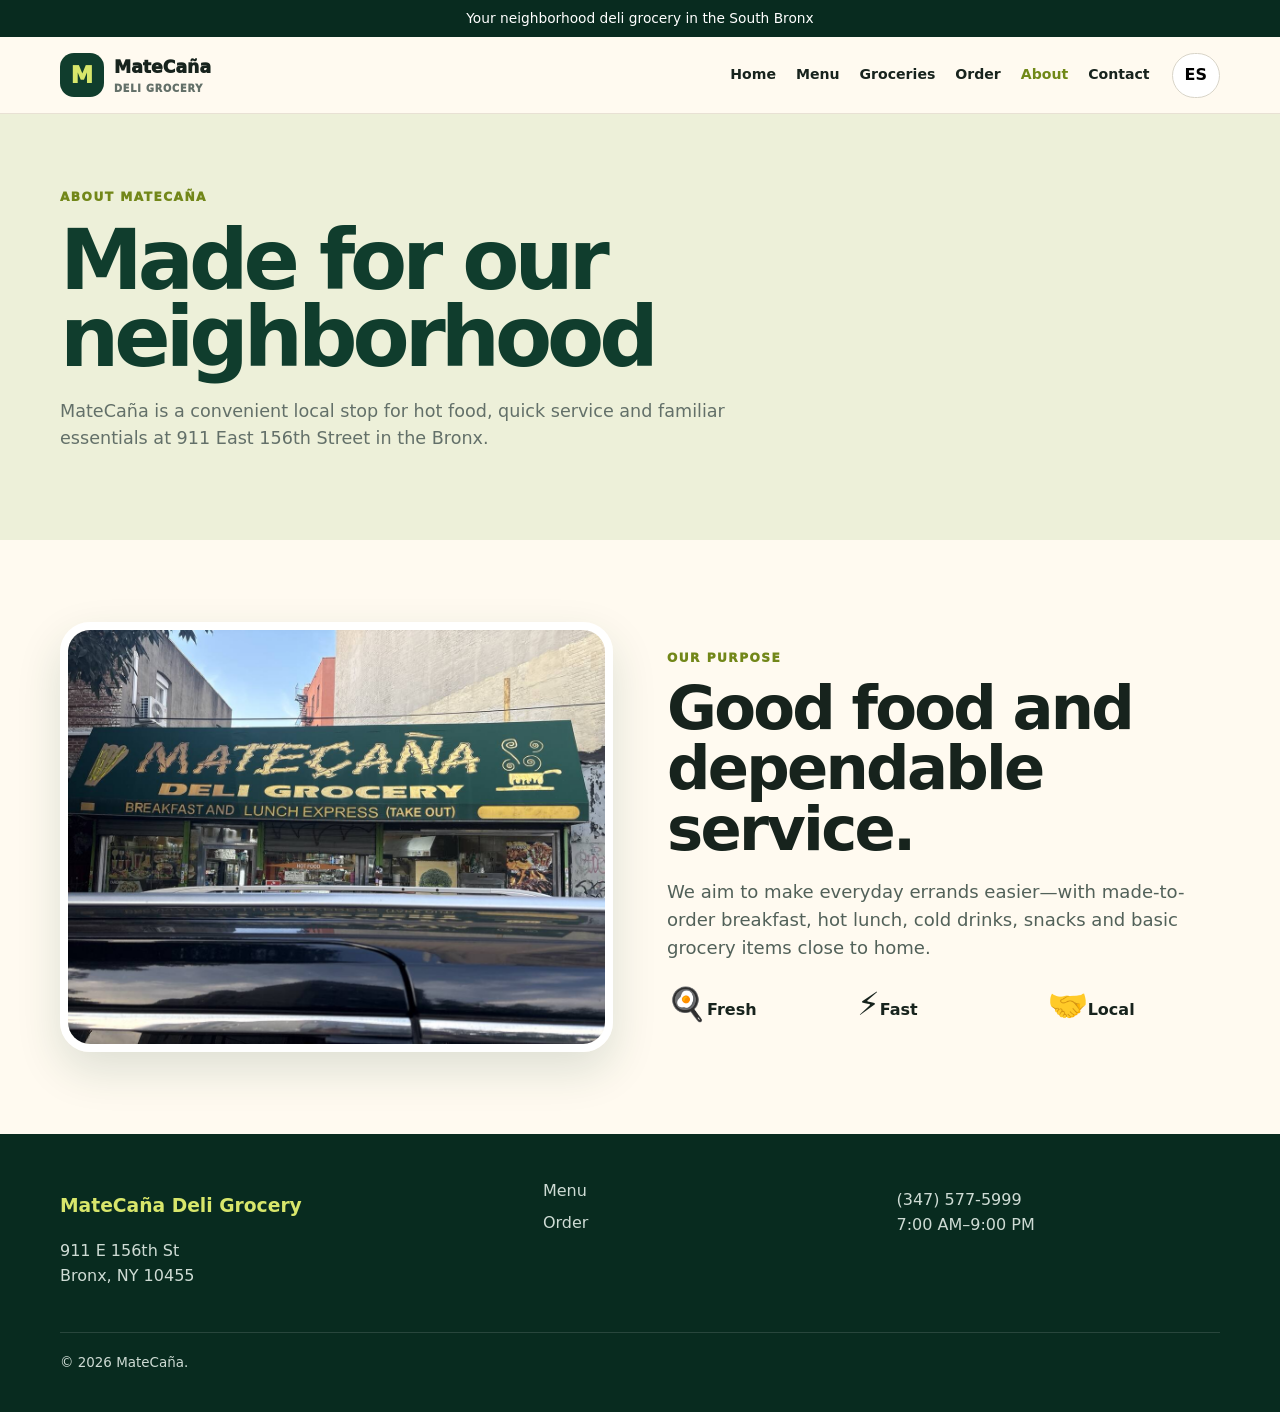
==== about.html @ 808a1df8 "Build complete bilingual multi-page website" ====
<!doctype html><html lang="en"><head><meta charset="utf-8"><meta name="viewport" content="width=device-width,initial-scale=1"><meta name="description" content="About MateCaña Deli Grocery in the South Bronx."><title>About Us | MateCaña</title><link rel="stylesheet" href="styles.css"></head><body><div class="topbar" data-en="Your neighborhood deli grocery in the South Bronx" data-es="Tu deli grocery del vecindario en el Sur del Bronx">Your neighborhood deli grocery in the South Bronx</div><nav class="nav"><div class="wrap navin"><a class="brand" href="index.html"><span class="brandmark">M</span><div>MateCaña<small>Deli Grocery</small></div></a><div class="links"><a href="index.html" data-en="Home" data-es="Inicio">Home</a><a href="menu.html" data-en="Menu" data-es="Menú">Menu</a><a href="groceries.html" data-en="Groceries" data-es="Productos">Groceries</a><a href="order.html" data-en="Order" data-es="Ordenar">Order</a><a class="active" href="about.html" data-en="About" data-es="Nosotros">About</a><a href="contact.html" data-en="Contact" data-es="Contacto">Contact</a></div><button class="lang">ES</button><button class="menu-toggle" aria-label="Menu">☰</button></div></nav><main><header class="pagehero"><div class="wrap"><span class="kicker" data-en="About MateCaña" data-es="Sobre MateCaña">About MateCaña</span><h1 data-en="Made for our neighborhood" data-es="Hecho para nuestro vecindario">Made for our neighborhood</h1><p data-en="MateCaña is a convenient local stop for hot food, quick service and familiar essentials at 911 East 156th Street in the Bronx." data-es="MateCaña es una parada local conveniente para comida caliente, servicio rápido y productos esenciales en 911 East 156th Street en el Bronx.">MateCaña is a convenient local stop for hot food, quick service and familiar essentials at 911 East 156th Street in the Bronx.</p></div></header><section><div class="wrap hero-grid"><img class="storefront" src="assets/matecana-storefront.jpeg" alt="MateCaña storefront"><div><span class="kicker" data-en="Our purpose" data-es="Nuestro propósito">Our purpose</span><h2 data-en="Good food and dependable service." data-es="Buena comida y servicio confiable.">Good food and dependable service.</h2><p class="lead" data-en="We aim to make everyday errands easier—with made-to-order breakfast, hot lunch, cold drinks, snacks and basic grocery items close to home." data-es="Queremos facilitar las diligencias diarias—con desayuno al momento, almuerzo caliente, bebidas frías, meriendas y productos básicos cerca de casa.">We aim to make everyday errands easier—with made-to-order breakfast, hot lunch, cold drinks, snacks and basic grocery items close to home.</p><div class="grid3"><div><span class="featureicon">🍳</span><b data-en="Fresh" data-es="Fresco">Fresh</b></div><div><span class="featureicon">⚡</span><b data-en="Fast" data-es="Rápido">Fast</b></div><div><span class="featureicon">🤝</span><b data-en="Local" data-es="Local">Local</b></div></div></div></div></section></main><footer class="footer"><div class="wrap footergrid"><div><h3>MateCaña Deli Grocery</h3><p>911 E 156th St<br>Bronx, NY 10455</p></div><div><a href="menu.html" data-en="Menu" data-es="Menú">Menu</a><a href="order.html" data-en="Order" data-es="Ordenar">Order</a></div><div><p>(347) 577-5999<br>7:00 AM–9:00 PM</p></div></div><div class="wrap copyright">© <span data-year></span> MateCaña.</div></footer><script src="site.js"></script></body></html>
---- styles.css ----
:root{--green:#103d2d;--green2:#1f6047;--gold:#e1b84f;--lime:#d8e66b;--cream:#fffaf0;--ink:#17231d;--muted:#637069;--white:#fff;--line:#e8e1d4;--shadow:0 18px 45px rgba(16,61,45,.14)}
*{box-sizing:border-box}html{scroll-behavior:smooth}body{margin:0;background:var(--cream);color:var(--ink);font-family:Inter,ui-sans-serif,system-ui,-apple-system,"Segoe UI",sans-serif;line-height:1.55}a{color:inherit;text-decoration:none}button{font:inherit;cursor:pointer}.wrap{width:min(1160px,calc(100% - 32px));margin:auto}.topbar{background:#082b1f;color:#fff;text-align:center;padding:8px;font-size:.86rem}.nav{position:sticky;top:0;z-index:20;background:rgba(255,250,240,.96);backdrop-filter:blur(12px);border-bottom:1px solid var(--line)}.navin{min-height:76px;display:flex;align-items:center;gap:22px}.brand{display:flex;align-items:center;gap:10px;margin-right:auto;font-weight:950;font-size:1.08rem}.brandmark{width:44px;height:44px;border-radius:14px;background:var(--green);color:var(--lime);display:grid;place-items:center;font-size:1.4rem}.brand small{display:block;color:var(--muted);font-size:.61rem;letter-spacing:.08em;text-transform:uppercase}.links{display:flex;gap:20px;font-size:.88rem;font-weight:800}.links a:hover,.links a.active{color:#718918}.lang,.menu-toggle{border:1px solid #d8d4c8;background:#fff;border-radius:999px;padding:9px 12px;font-weight:850}.menu-toggle{display:none}.button{display:inline-flex;justify-content:center;align-items:center;border:0;border-radius:999px;padding:13px 20px;background:var(--green);color:#fff;font-weight:850}.button.gold{background:var(--gold);color:#27321d}.button.outline{background:transparent;color:var(--green);border:2px solid var(--green)}
.hero{padding:74px 0 80px;background:radial-gradient(circle at 80% 10%,rgba(216,230,107,.32),transparent 30%),linear-gradient(135deg,#fffaf0,#f1efd5)}.hero-grid{display:grid;grid-template-columns:1fr 1fr;gap:54px;align-items:center}.eyebrow,.kicker{color:#728719;font-size:.76rem;font-weight:950;text-transform:uppercase;letter-spacing:.12em}.hero h1,.pagehero h1{font-size:clamp(3rem,7vw,6rem);line-height:.92;letter-spacing:-.06em;color:var(--green);margin:14px 0 22px}.hero h1 em{font-style:normal;color:#91a72e}.lead{font-size:1.13rem;color:#526159;max-width:650px}.actions{display:flex;gap:12px;flex-wrap:wrap;margin-top:28px}.storefront{width:100%;height:430px;object-fit:cover;object-position:center 36%;border:8px solid #fff;border-radius:30px;box-shadow:var(--shadow)}.quick{margin-top:-30px;position:relative;z-index:2}.quickgrid{display:grid;grid-template-columns:repeat(3,1fr);background:#fff;border:1px solid var(--line);border-radius:24px;box-shadow:var(--shadow)}.quickitem{padding:25px;display:flex;gap:13px}.quickitem+.quickitem{border-left:1px solid var(--line)}.quickitem span{font-size:1.6rem}.quickitem b,.quickitem small{display:block}.quickitem small{color:var(--muted)}
section{padding:82px 0}.sectionhead{display:flex;justify-content:space-between;align-items:end;gap:25px;margin-bottom:30px}.sectionhead h2,h2{font-size:clamp(2.1rem,5vw,3.8rem);line-height:1;letter-spacing:-.045em;margin:8px 0}.sectionhead p{max-width:490px;color:var(--muted)}.grid3,.grid4{display:grid;gap:18px}.grid3{grid-template-columns:repeat(3,1fr)}.grid4{grid-template-columns:repeat(4,1fr)}.card{background:#fff;border:1px solid var(--line);border-radius:23px;padding:22px;box-shadow:0 8px 28px rgba(16,61,45,.05)}.card .art{height:150px;background:#eff2db;border-radius:17px;display:grid;place-items:center;font-size:4rem}.card h3{margin:16px 0 5px}.card p{color:var(--muted);font-size:.91rem}.price{font-size:1.25rem;color:var(--green);font-weight:950}.dark{background:var(--green);color:#fff}.dark h2{color:var(--lime)}.dark p{color:#d2ded8}.featureicon{font-size:2rem}.cta{background:var(--gold);padding:36px;border-radius:30px;display:flex;justify-content:space-between;align-items:center;gap:25px}.cta h2{font-size:clamp(2rem,4vw,3.2rem);color:var(--green);margin:0}.pagehero{padding:70px 0;background:#edf0d9}.pagehero p{max-width:700px;color:var(--muted);font-size:1.1rem}.pagehero h1{font-size:clamp(3rem,7vw,5.2rem)}.category{margin-bottom:55px}.category h2{font-size:2.25rem}.menurow{display:flex;justify-content:space-between;gap:20px;padding:18px 0;border-bottom:1px solid var(--line)}.menurow h3{margin:0}.menurow p{margin:4px 0;color:var(--muted)}.menuprice{white-space:nowrap;font-size:1.1rem;font-weight:950;color:var(--green)}.notice{padding:16px 18px;border-radius:15px;background:#f3ebcf;color:#66541f;font-size:.9rem}.steps{counter-reset:step}.step{position:relative;padding-left:66px}.step:before{counter-increment:step;content:counter(step);position:absolute;left:0;top:0;width:46px;height:46px;border-radius:50%;display:grid;place-items:center;background:var(--green);color:#fff;font-weight:950}.contactgrid{display:grid;grid-template-columns:.9fr 1.1fr;gap:20px}.info{background:#fff;border:1px solid var(--line);border-radius:25px;padding:28px}.inforow{padding:17px 0;border-bottom:1px solid var(--line)}.inforow:last-child{border:0}.inforow b,.inforow span{display:block}.inforow span{color:var(--muted)}.maplink{min-height:360px;border-radius:25px;background:linear-gradient(rgba(16,61,45,.72),rgba(16,61,45,.72)),url('assets/matecana-storefront.jpeg') center/cover;display:grid;place-items:center;text-align:center;color:#fff;padding:30px}.footer{background:#082b1f;color:#cedbd4;padding:38px 0}.footergrid{display:grid;grid-template-columns:1.4fr 1fr 1fr;gap:30px}.footer h3{color:var(--lime)}.footer a{display:block;margin:7px 0}.copyright{border-top:1px solid rgba(255,255,255,.13);margin-top:28px;padding-top:20px;font-size:.84rem}
@media(max-width:920px){.hero-grid,.contactgrid{grid-template-columns:1fr}.grid4{grid-template-columns:repeat(2,1fr)}.links{display:none;position:absolute;top:76px;left:0;right:0;background:#fff;padding:20px 25px;box-shadow:var(--shadow);flex-direction:column}.links.open{display:flex}.menu-toggle{display:block}.storefront{height:360px}.quickgrid{grid-template-columns:1fr}.quickitem+.quickitem{border-left:0;border-top:1px solid var(--line)}}
@media(max-width:620px){.grid3,.grid4,.footergrid{grid-template-columns:1fr}.sectionhead,.cta{display:block}.cta .button{margin-top:18px}.navin{gap:8px}.brand div{display:none}.hero{padding-top:50px}.storefront{height:290px}.pagehero{padding:55px 0}.menurow{display:block}.menuprice{display:block;margin-top:6px}.wrap{width:min(100% - 22px,1160px)}}
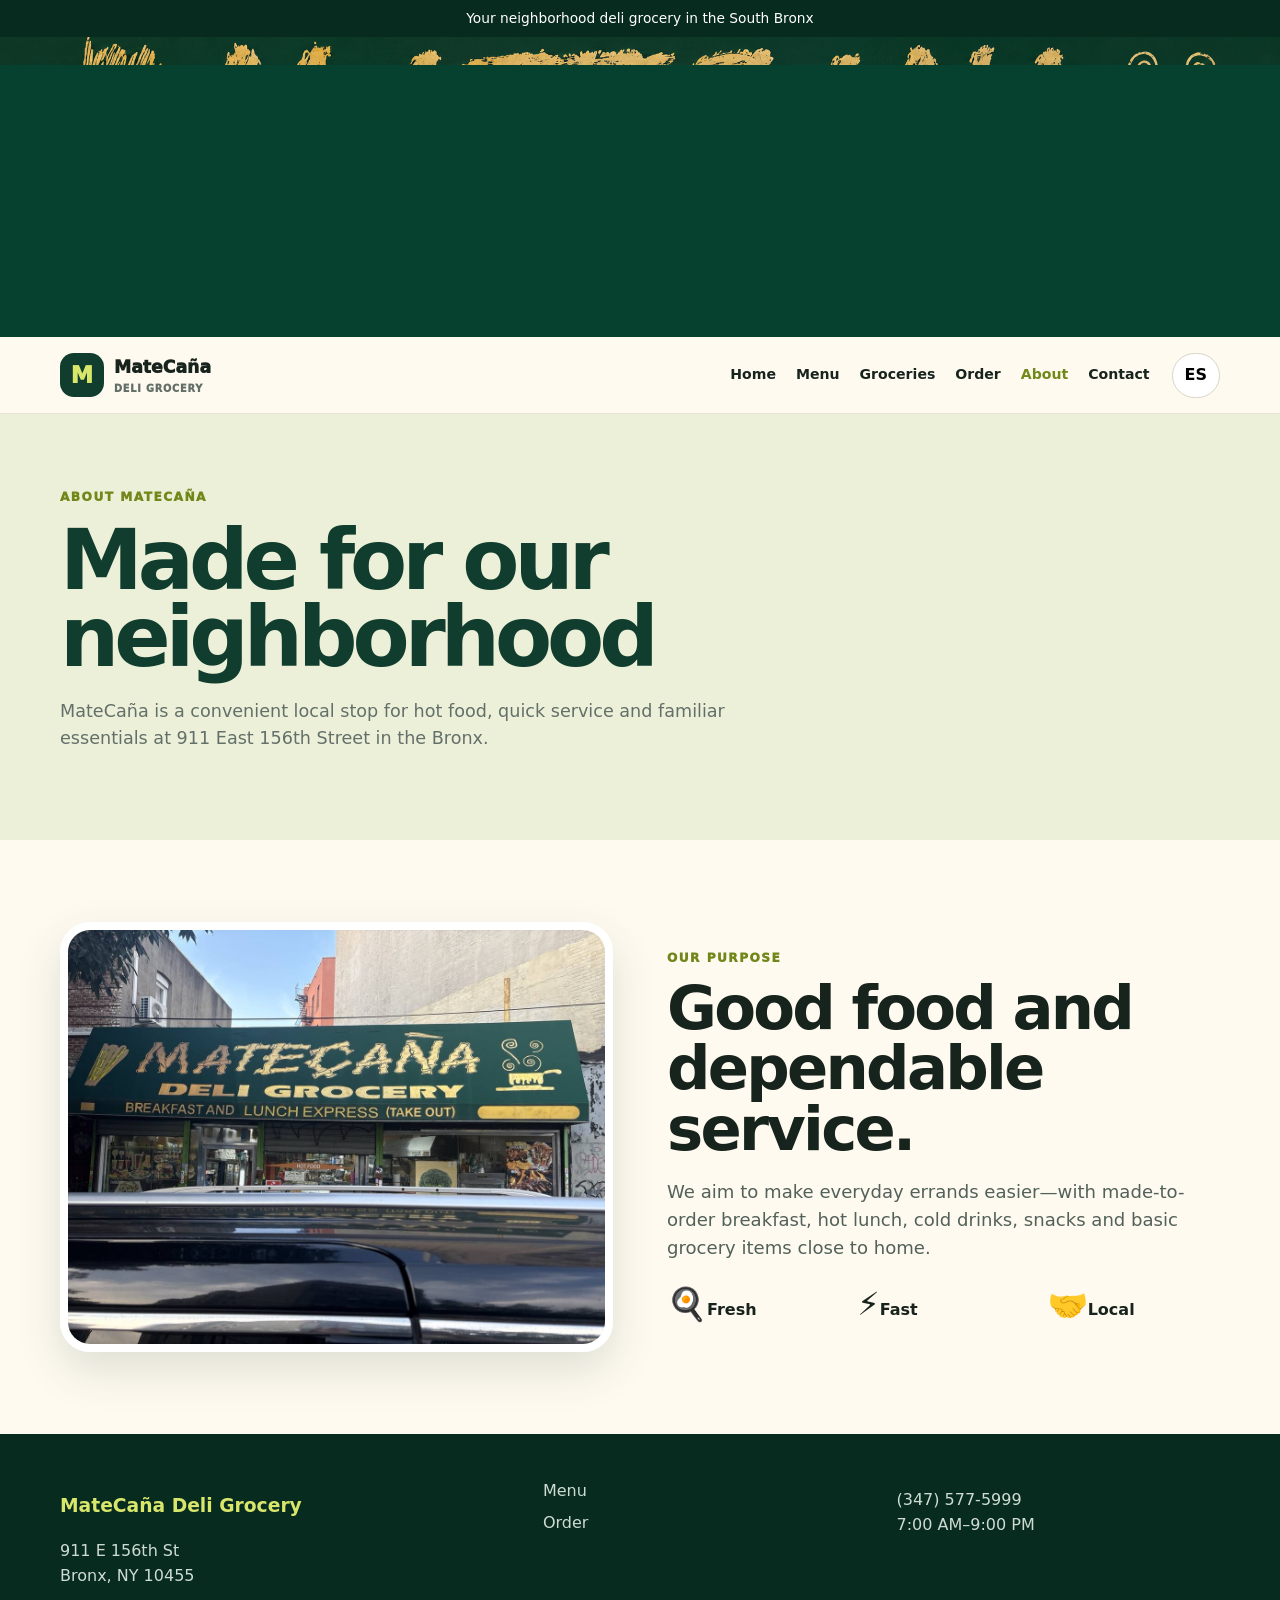
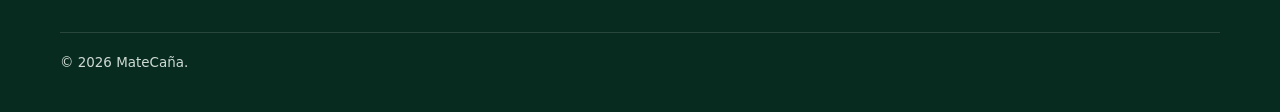
==== commit 98759290: "Add original MateCaña banner across website" ====
--- a/about.html
+++ b/about.html
@@ -1 +1 @@
-<!doctype html><html lang="en"><head><meta charset="utf-8"><meta name="viewport" content="width=device-width,initial-scale=1"><meta name="description" content="About MateCaña Deli Grocery in the South Bronx."><title>About Us | MateCaña</title><link rel="stylesheet" href="styles.css"></head><body><div class="topbar" data-en="Your neighborhood deli grocery in the South Bronx" data-es="Tu deli grocery del vecindario en el Sur del Bronx">Your neighborhood deli grocery in the South Bronx</div><nav class="nav"><div class="wrap navin"><a class="brand" href="index.html"><span class="brandmark">M</span><div>MateCaña<small>Deli Grocery</small></div></a><div class="links"><a href="index.html" data-en="Home" data-es="Inicio">Home</a><a href="menu.html" data-en="Menu" data-es="Menú">Menu</a><a href="groceries.html" data-en="Groceries" data-es="Productos">Groceries</a><a href="order.html" data-en="Order" data-es="Ordenar">Order</a><a class="active" href="about.html" data-en="About" data-es="Nosotros">About</a><a href="contact.html" data-en="Contact" data-es="Contacto">Contact</a></div><button class="lang">ES</button><button class="menu-toggle" aria-label="Menu">☰</button></div></nav><main><header class="pagehero"><div class="wrap"><span class="kicker" data-en="About MateCaña" data-es="Sobre MateCaña">About MateCaña</span><h1 data-en="Made for our neighborhood" data-es="Hecho para nuestro vecindario">Made for our neighborhood</h1><p data-en="MateCaña is a convenient local stop for hot food, quick service and familiar essentials at 911 East 156th Street in the Bronx." data-es="MateCaña es una parada local conveniente para comida caliente, servicio rápido y productos esenciales en 911 East 156th Street en el Bronx.">MateCaña is a convenient local stop for hot food, quick service and familiar essentials at 911 East 156th Street in the Bronx.</p></div></header><section><div class="wrap hero-grid"><img class="storefront" src="assets/matecana-storefront.jpeg" alt="MateCaña storefront"><div><span class="kicker" data-en="Our purpose" data-es="Nuestro propósito">Our purpose</span><h2 data-en="Good food and dependable service." data-es="Buena comida y servicio confiable.">Good food and dependable service.</h2><p class="lead" data-en="We aim to make everyday errands easier—with made-to-order breakfast, hot lunch, cold drinks, snacks and basic grocery items close to home." data-es="Queremos facilitar las diligencias diarias—con desayuno al momento, almuerzo caliente, bebidas frías, meriendas y productos básicos cerca de casa.">We aim to make everyday errands easier—with made-to-order breakfast, hot lunch, cold drinks, snacks and basic grocery items close to home.</p><div class="grid3"><div><span class="featureicon">🍳</span><b data-en="Fresh" data-es="Fresco">Fresh</b></div><div><span class="featureicon">⚡</span><b data-en="Fast" data-es="Rápido">Fast</b></div><div><span class="featureicon">🤝</span><b data-en="Local" data-es="Local">Local</b></div></div></div></div></section></main><footer class="footer"><div class="wrap footergrid"><div><h3>MateCaña Deli Grocery</h3><p>911 E 156th St<br>Bronx, NY 10455</p></div><div><a href="menu.html" data-en="Menu" data-es="Menú">Menu</a><a href="order.html" data-en="Order" data-es="Ordenar">Order</a></div><div><p>(347) 577-5999<br>7:00 AM–9:00 PM</p></div></div><div class="wrap copyright">© <span data-year></span> MateCaña.</div></footer><script src="site.js"></script></body></html>
+<!doctype html><html lang="en"><head><meta charset="utf-8"><meta name="viewport" content="width=device-width,initial-scale=1"><meta name="description" content="About MateCaña Deli Grocery in the South Bronx."><title>About Us | MateCaña</title><link rel="stylesheet" href="styles.css"></head><body><div class="topbar" data-en="Your neighborhood deli grocery in the South Bronx" data-es="Tu deli grocery del vecindario en el Sur del Bronx">Your neighborhood deli grocery in the South Bronx</div><a class="original-banner" href="index.html" aria-label="MateCaña home"><img src="assets/matecana-original-banner.png" alt="MateCaña Deli Grocery — Breakfast and Lunch Express"></a><nav class="nav"><div class="wrap navin"><a class="brand" href="index.html"><span class="brandmark">M</span><div>MateCaña<small>Deli Grocery</small></div></a><div class="links"><a href="index.html" data-en="Home" data-es="Inicio">Home</a><a href="menu.html" data-en="Menu" data-es="Menú">Menu</a><a href="groceries.html" data-en="Groceries" data-es="Productos">Groceries</a><a href="order.html" data-en="Order" data-es="Ordenar">Order</a><a class="active" href="about.html" data-en="About" data-es="Nosotros">About</a><a href="contact.html" data-en="Contact" data-es="Contacto">Contact</a></div><button class="lang">ES</button><button class="menu-toggle" aria-label="Menu">☰</button></div></nav><main><header class="pagehero"><div class="wrap"><span class="kicker" data-en="About MateCaña" data-es="Sobre MateCaña">About MateCaña</span><h1 data-en="Made for our neighborhood" data-es="Hecho para nuestro vecindario">Made for our neighborhood</h1><p data-en="MateCaña is a convenient local stop for hot food, quick service and familiar essentials at 911 East 156th Street in the Bronx." data-es="MateCaña es una parada local conveniente para comida caliente, servicio rápido y productos esenciales en 911 East 156th Street en el Bronx.">MateCaña is a convenient local stop for hot food, quick service and familiar essentials at 911 East 156th Street in the Bronx.</p></div></header><section><div class="wrap hero-grid"><img class="storefront" src="assets/matecana-storefront.jpeg" alt="MateCaña storefront"><div><span class="kicker" data-en="Our purpose" data-es="Nuestro propósito">Our purpose</span><h2 data-en="Good food and dependable service." data-es="Buena comida y servicio confiable.">Good food and dependable service.</h2><p class="lead" data-en="We aim to make everyday errands easier—with made-to-order breakfast, hot lunch, cold drinks, snacks and basic grocery items close to home." data-es="Queremos facilitar las diligencias diarias—con desayuno al momento, almuerzo caliente, bebidas frías, meriendas y productos básicos cerca de casa.">We aim to make everyday errands easier—with made-to-order breakfast, hot lunch, cold drinks, snacks and basic grocery items close to home.</p><div class="grid3"><div><span class="featureicon">🍳</span><b data-en="Fresh" data-es="Fresco">Fresh</b></div><div><span class="featureicon">⚡</span><b data-en="Fast" data-es="Rápido">Fast</b></div><div><span class="featureicon">🤝</span><b data-en="Local" data-es="Local">Local</b></div></div></div></div></section></main><footer class="footer"><div class="wrap footergrid"><div><h3>MateCaña Deli Grocery</h3><p>911 E 156th St<br>Bronx, NY 10455</p></div><div><a href="menu.html" data-en="Menu" data-es="Menú">Menu</a><a href="order.html" data-en="Order" data-es="Ordenar">Order</a></div><div><p>(347) 577-5999<br>7:00 AM–9:00 PM</p></div></div><div class="wrap copyright">© <span data-year></span> MateCaña.</div></footer><script src="site.js"></script></body></html>
--- a/styles.css
+++ b/styles.css
@@ -4,3 +4,6 @@
 section{padding:82px 0}.sectionhead{display:flex;justify-content:space-between;align-items:end;gap:25px;margin-bottom:30px}.sectionhead h2,h2{font-size:clamp(2.1rem,5vw,3.8rem);line-height:1;letter-spacing:-.045em;margin:8px 0}.sectionhead p{max-width:490px;color:var(--muted)}.grid3,.grid4{display:grid;gap:18px}.grid3{grid-template-columns:repeat(3,1fr)}.grid4{grid-template-columns:repeat(4,1fr)}.card{background:#fff;border:1px solid var(--line);border-radius:23px;padding:22px;box-shadow:0 8px 28px rgba(16,61,45,.05)}.card .art{height:150px;background:#eff2db;border-radius:17px;display:grid;place-items:center;font-size:4rem}.card h3{margin:16px 0 5px}.card p{color:var(--muted);font-size:.91rem}.price{font-size:1.25rem;color:var(--green);font-weight:950}.dark{background:var(--green);color:#fff}.dark h2{color:var(--lime)}.dark p{color:#d2ded8}.featureicon{font-size:2rem}.cta{background:var(--gold);padding:36px;border-radius:30px;display:flex;justify-content:space-between;align-items:center;gap:25px}.cta h2{font-size:clamp(2rem,4vw,3.2rem);color:var(--green);margin:0}.pagehero{padding:70px 0;background:#edf0d9}.pagehero p{max-width:700px;color:var(--muted);font-size:1.1rem}.pagehero h1{font-size:clamp(3rem,7vw,5.2rem)}.category{margin-bottom:55px}.category h2{font-size:2.25rem}.menurow{display:flex;justify-content:space-between;gap:20px;padding:18px 0;border-bottom:1px solid var(--line)}.menurow h3{margin:0}.menurow p{margin:4px 0;color:var(--muted)}.menuprice{white-space:nowrap;font-size:1.1rem;font-weight:950;color:var(--green)}.notice{padding:16px 18px;border-radius:15px;background:#f3ebcf;color:#66541f;font-size:.9rem}.steps{counter-reset:step}.step{position:relative;padding-left:66px}.step:before{counter-increment:step;content:counter(step);position:absolute;left:0;top:0;width:46px;height:46px;border-radius:50%;display:grid;place-items:center;background:var(--green);color:#fff;font-weight:950}.contactgrid{display:grid;grid-template-columns:.9fr 1.1fr;gap:20px}.info{background:#fff;border:1px solid var(--line);border-radius:25px;padding:28px}.inforow{padding:17px 0;border-bottom:1px solid var(--line)}.inforow:last-child{border:0}.inforow b,.inforow span{display:block}.inforow span{color:var(--muted)}.maplink{min-height:360px;border-radius:25px;background:linear-gradient(rgba(16,61,45,.72),rgba(16,61,45,.72)),url('assets/matecana-storefront.jpeg') center/cover;display:grid;place-items:center;text-align:center;color:#fff;padding:30px}.footer{background:#082b1f;color:#cedbd4;padding:38px 0}.footergrid{display:grid;grid-template-columns:1.4fr 1fr 1fr;gap:30px}.footer h3{color:var(--lime)}.footer a{display:block;margin:7px 0}.copyright{border-top:1px solid rgba(255,255,255,.13);margin-top:28px;padding-top:20px;font-size:.84rem}
 @media(max-width:920px){.hero-grid,.contactgrid{grid-template-columns:1fr}.grid4{grid-template-columns:repeat(2,1fr)}.links{display:none;position:absolute;top:76px;left:0;right:0;background:#fff;padding:20px 25px;box-shadow:var(--shadow);flex-direction:column}.links.open{display:flex}.menu-toggle{display:block}.storefront{height:360px}.quickgrid{grid-template-columns:1fr}.quickitem+.quickitem{border-left:0;border-top:1px solid var(--line)}}
 @media(max-width:620px){.grid3,.grid4,.footergrid{grid-template-columns:1fr}.sectionhead,.cta{display:block}.cta .button{margin-top:18px}.navin{gap:8px}.brand div{display:none}.hero{padding-top:50px}.storefront{height:290px}.pagehero{padding:55px 0}.menurow{display:block}.menuprice{display:block;margin-top:6px}.wrap{width:min(100% - 22px,1160px)}}
+
+.original-banner{display:block;background:#06402f;line-height:0;overflow:hidden}.original-banner img{display:block;width:100%;height:auto;max-height:300px;object-fit:cover;object-position:center}
+@media(max-width:620px){.original-banner img{min-height:120px;object-fit:cover}}
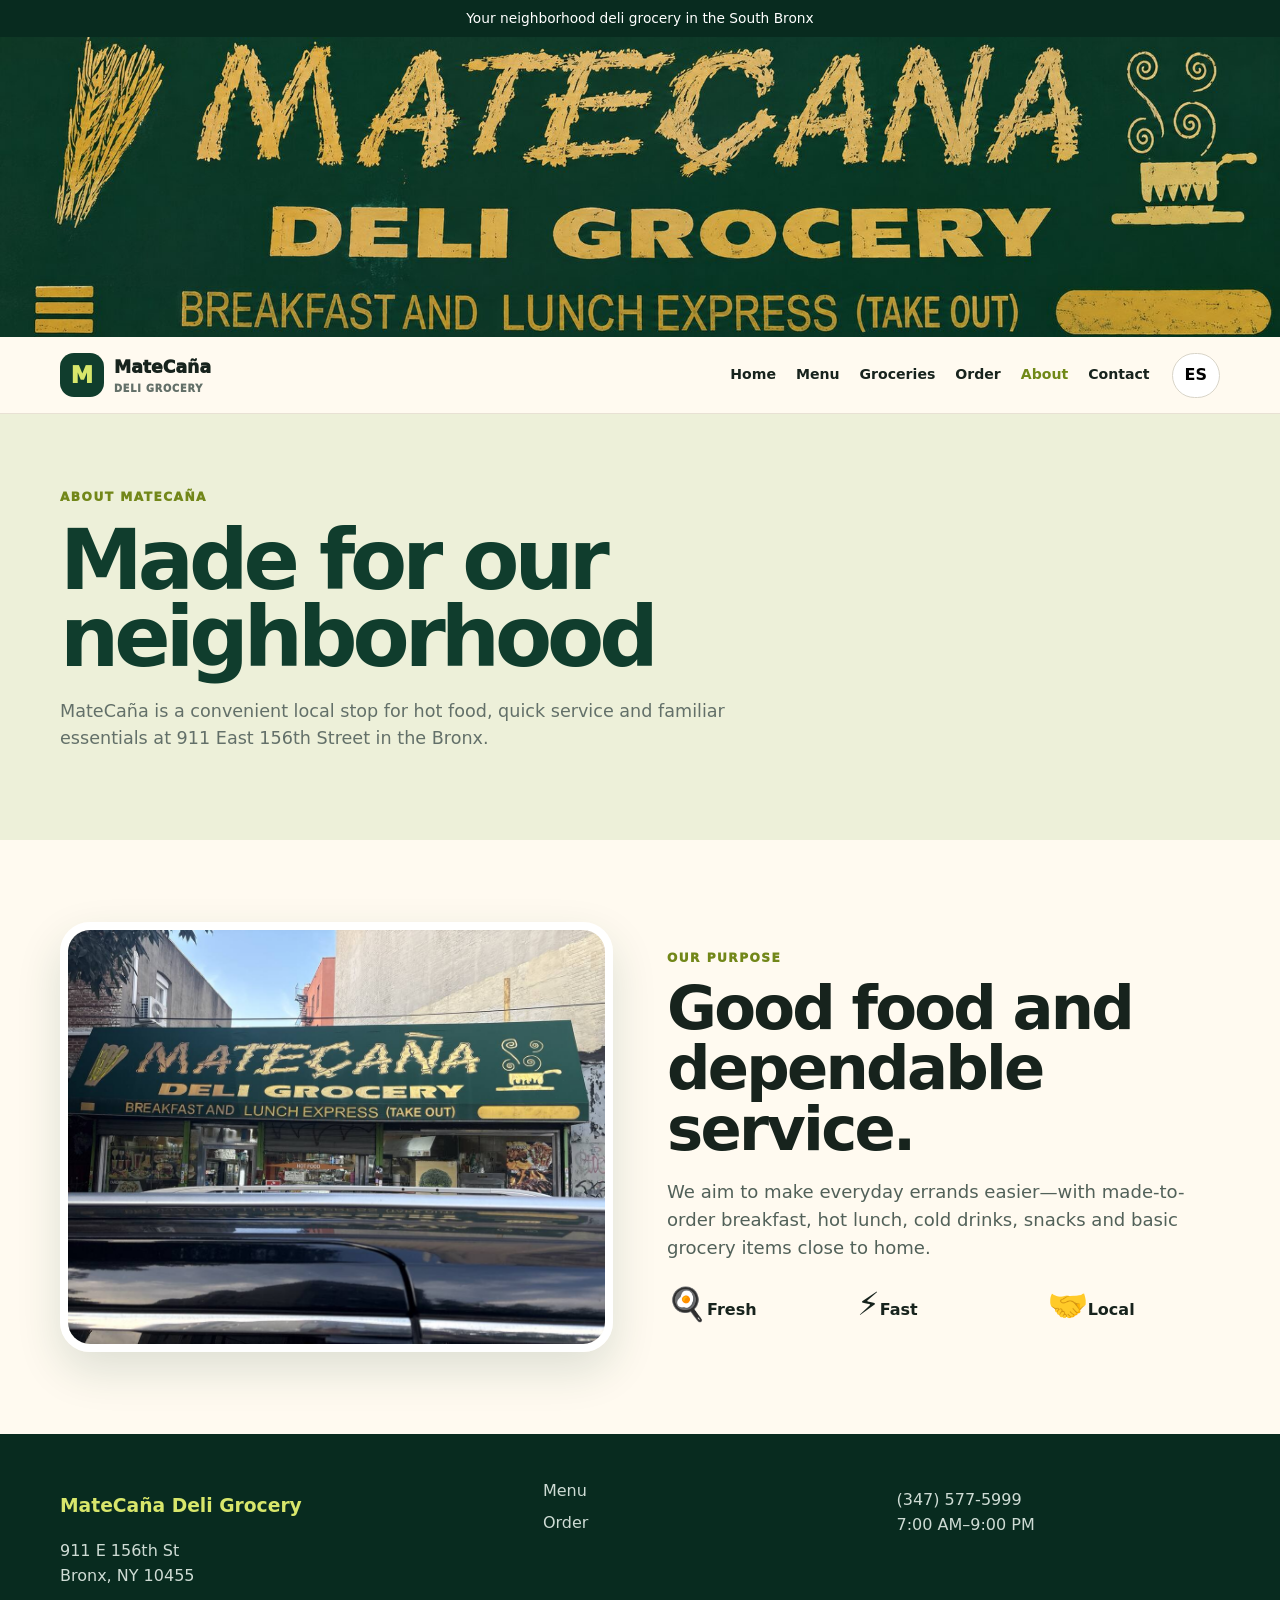
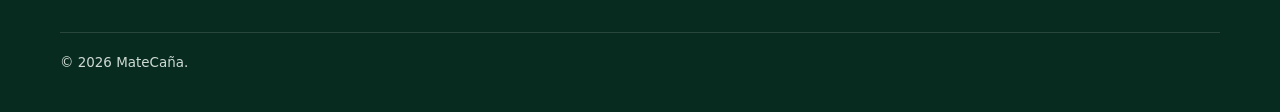
==== commit aa208a9e: "Fix original banner image delivery" ====
--- a/about.html
+++ b/about.html
@@ -1 +1 @@
-<!doctype html><html lang="en"><head><meta charset="utf-8"><meta name="viewport" content="width=device-width,initial-scale=1"><meta name="description" content="About MateCaña Deli Grocery in the South Bronx."><title>About Us | MateCaña</title><link rel="stylesheet" href="styles.css"></head><body><div class="topbar" data-en="Your neighborhood deli grocery in the South Bronx" data-es="Tu deli grocery del vecindario en el Sur del Bronx">Your neighborhood deli grocery in the South Bronx</div><a class="original-banner" href="index.html" aria-label="MateCaña home"><img src="assets/matecana-original-banner.png" alt="MateCaña Deli Grocery — Breakfast and Lunch Express"></a><nav class="nav"><div class="wrap navin"><a class="brand" href="index.html"><span class="brandmark">M</span><div>MateCaña<small>Deli Grocery</small></div></a><div class="links"><a href="index.html" data-en="Home" data-es="Inicio">Home</a><a href="menu.html" data-en="Menu" data-es="Menú">Menu</a><a href="groceries.html" data-en="Groceries" data-es="Productos">Groceries</a><a href="order.html" data-en="Order" data-es="Ordenar">Order</a><a class="active" href="about.html" data-en="About" data-es="Nosotros">About</a><a href="contact.html" data-en="Contact" data-es="Contacto">Contact</a></div><button class="lang">ES</button><button class="menu-toggle" aria-label="Menu">☰</button></div></nav><main><header class="pagehero"><div class="wrap"><span class="kicker" data-en="About MateCaña" data-es="Sobre MateCaña">About MateCaña</span><h1 data-en="Made for our neighborhood" data-es="Hecho para nuestro vecindario">Made for our neighborhood</h1><p data-en="MateCaña is a convenient local stop for hot food, quick service and familiar essentials at 911 East 156th Street in the Bronx." data-es="MateCaña es una parada local conveniente para comida caliente, servicio rápido y productos esenciales en 911 East 156th Street en el Bronx.">MateCaña is a convenient local stop for hot food, quick service and familiar essentials at 911 East 156th Street in the Bronx.</p></div></header><section><div class="wrap hero-grid"><img class="storefront" src="assets/matecana-storefront.jpeg" alt="MateCaña storefront"><div><span class="kicker" data-en="Our purpose" data-es="Nuestro propósito">Our purpose</span><h2 data-en="Good food and dependable service." data-es="Buena comida y servicio confiable.">Good food and dependable service.</h2><p class="lead" data-en="We aim to make everyday errands easier—with made-to-order breakfast, hot lunch, cold drinks, snacks and basic grocery items close to home." data-es="Queremos facilitar las diligencias diarias—con desayuno al momento, almuerzo caliente, bebidas frías, meriendas y productos básicos cerca de casa.">We aim to make everyday errands easier—with made-to-order breakfast, hot lunch, cold drinks, snacks and basic grocery items close to home.</p><div class="grid3"><div><span class="featureicon">🍳</span><b data-en="Fresh" data-es="Fresco">Fresh</b></div><div><span class="featureicon">⚡</span><b data-en="Fast" data-es="Rápido">Fast</b></div><div><span class="featureicon">🤝</span><b data-en="Local" data-es="Local">Local</b></div></div></div></div></section></main><footer class="footer"><div class="wrap footergrid"><div><h3>MateCaña Deli Grocery</h3><p>911 E 156th St<br>Bronx, NY 10455</p></div><div><a href="menu.html" data-en="Menu" data-es="Menú">Menu</a><a href="order.html" data-en="Order" data-es="Ordenar">Order</a></div><div><p>(347) 577-5999<br>7:00 AM–9:00 PM</p></div></div><div class="wrap copyright">© <span data-year></span> MateCaña.</div></footer><script src="site.js"></script></body></html>
+<!doctype html><html lang="en"><head><meta charset="utf-8"><meta name="viewport" content="width=device-width,initial-scale=1"><meta name="description" content="About MateCaña Deli Grocery in the South Bronx."><title>About Us | MateCaña</title><link rel="stylesheet" href="styles.css?v=2"></head><body><div class="topbar" data-en="Your neighborhood deli grocery in the South Bronx" data-es="Tu deli grocery del vecindario en el Sur del Bronx">Your neighborhood deli grocery in the South Bronx</div><a class="original-banner" href="index.html" aria-label="MateCaña home"><img src="assets/matecana-original-banner.jpg" alt="MateCaña Deli Grocery — Breakfast and Lunch Express"></a><nav class="nav"><div class="wrap navin"><a class="brand" href="index.html"><span class="brandmark">M</span><div>MateCaña<small>Deli Grocery</small></div></a><div class="links"><a href="index.html" data-en="Home" data-es="Inicio">Home</a><a href="menu.html" data-en="Menu" data-es="Menú">Menu</a><a href="groceries.html" data-en="Groceries" data-es="Productos">Groceries</a><a href="order.html" data-en="Order" data-es="Ordenar">Order</a><a class="active" href="about.html" data-en="About" data-es="Nosotros">About</a><a href="contact.html" data-en="Contact" data-es="Contacto">Contact</a></div><button class="lang">ES</button><button class="menu-toggle" aria-label="Menu">☰</button></div></nav><main><header class="pagehero"><div class="wrap"><span class="kicker" data-en="About MateCaña" data-es="Sobre MateCaña">About MateCaña</span><h1 data-en="Made for our neighborhood" data-es="Hecho para nuestro vecindario">Made for our neighborhood</h1><p data-en="MateCaña is a convenient local stop for hot food, quick service and familiar essentials at 911 East 156th Street in the Bronx." data-es="MateCaña es una parada local conveniente para comida caliente, servicio rápido y productos esenciales en 911 East 156th Street en el Bronx.">MateCaña is a convenient local stop for hot food, quick service and familiar essentials at 911 East 156th Street in the Bronx.</p></div></header><section><div class="wrap hero-grid"><img class="storefront" src="assets/matecana-storefront.jpeg" alt="MateCaña storefront"><div><span class="kicker" data-en="Our purpose" data-es="Nuestro propósito">Our purpose</span><h2 data-en="Good food and dependable service." data-es="Buena comida y servicio confiable.">Good food and dependable service.</h2><p class="lead" data-en="We aim to make everyday errands easier—with made-to-order breakfast, hot lunch, cold drinks, snacks and basic grocery items close to home." data-es="Queremos facilitar las diligencias diarias—con desayuno al momento, almuerzo caliente, bebidas frías, meriendas y productos básicos cerca de casa.">We aim to make everyday errands easier—with made-to-order breakfast, hot lunch, cold drinks, snacks and basic grocery items close to home.</p><div class="grid3"><div><span class="featureicon">🍳</span><b data-en="Fresh" data-es="Fresco">Fresh</b></div><div><span class="featureicon">⚡</span><b data-en="Fast" data-es="Rápido">Fast</b></div><div><span class="featureicon">🤝</span><b data-en="Local" data-es="Local">Local</b></div></div></div></div></section></main><footer class="footer"><div class="wrap footergrid"><div><h3>MateCaña Deli Grocery</h3><p>911 E 156th St<br>Bronx, NY 10455</p></div><div><a href="menu.html" data-en="Menu" data-es="Menú">Menu</a><a href="order.html" data-en="Order" data-es="Ordenar">Order</a></div><div><p>(347) 577-5999<br>7:00 AM–9:00 PM</p></div></div><div class="wrap copyright">© <span data-year></span> MateCaña.</div></footer><script src="site.js"></script></body></html>
